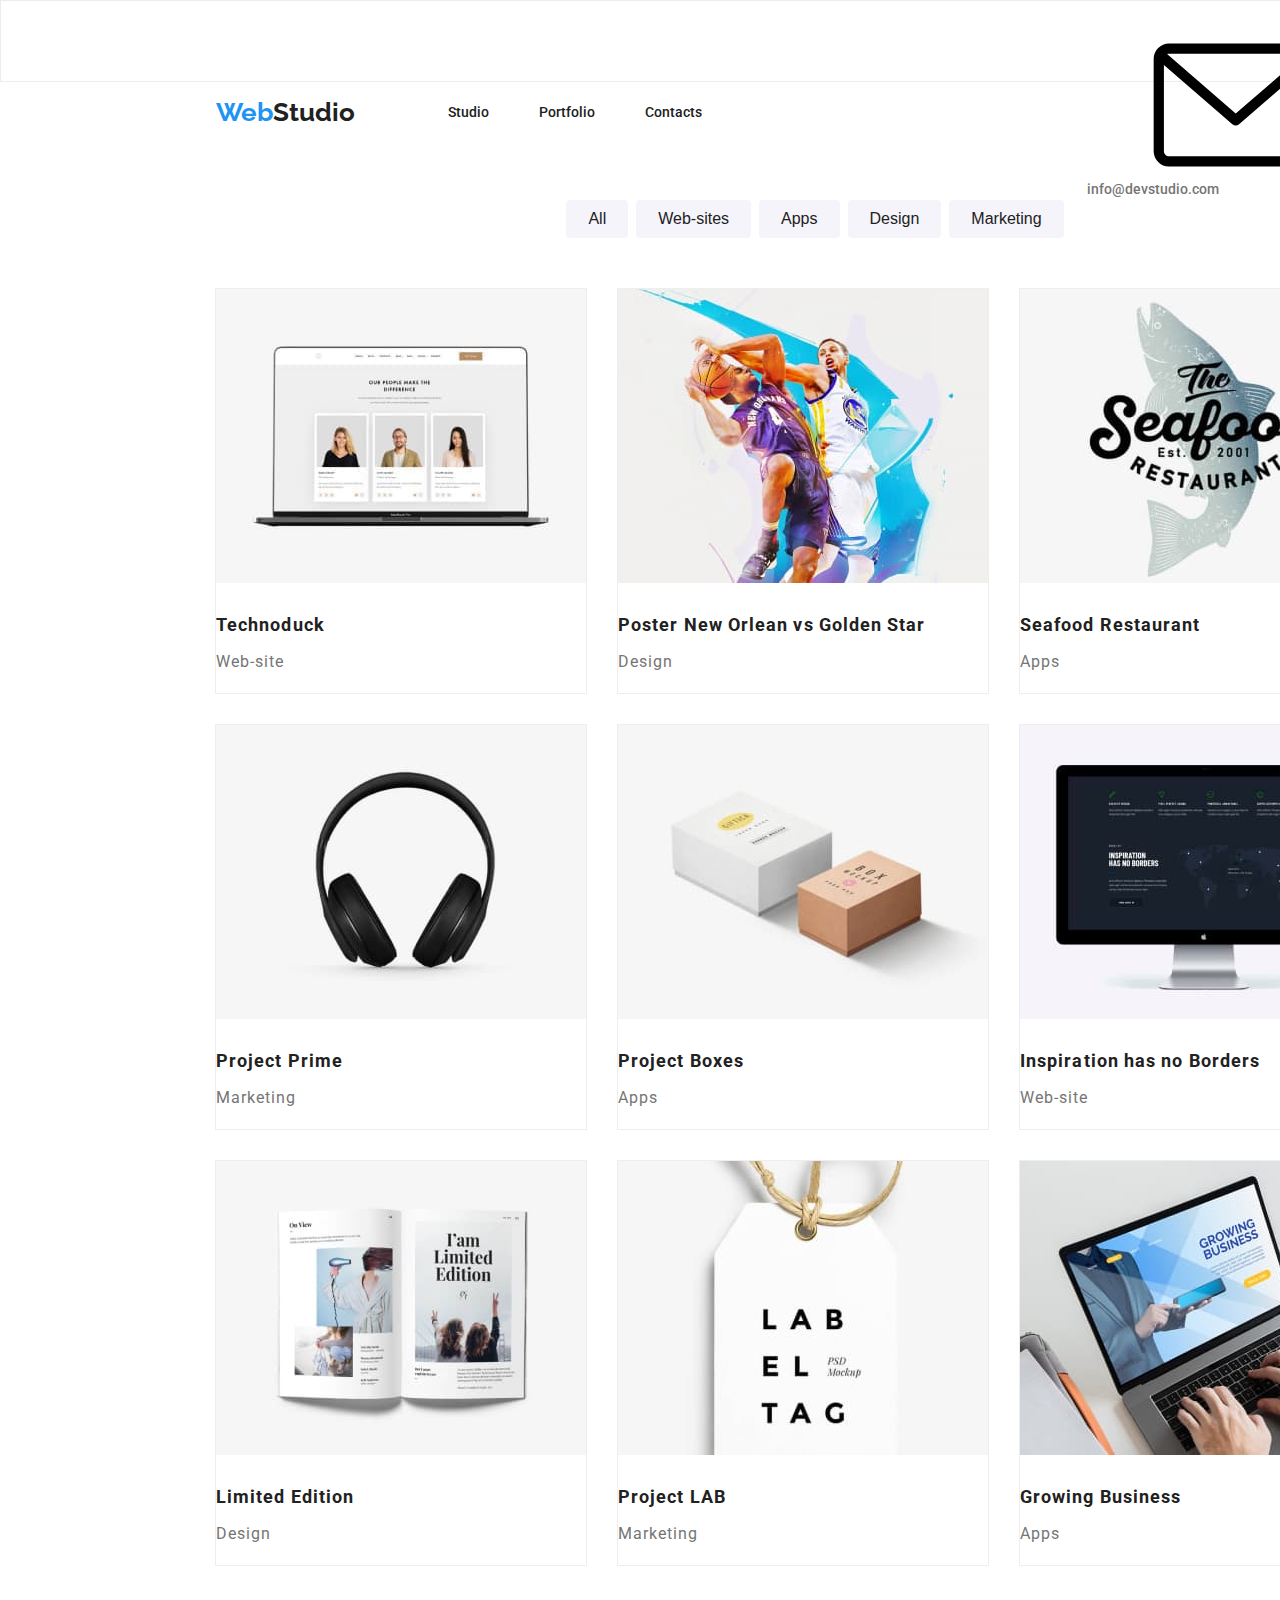
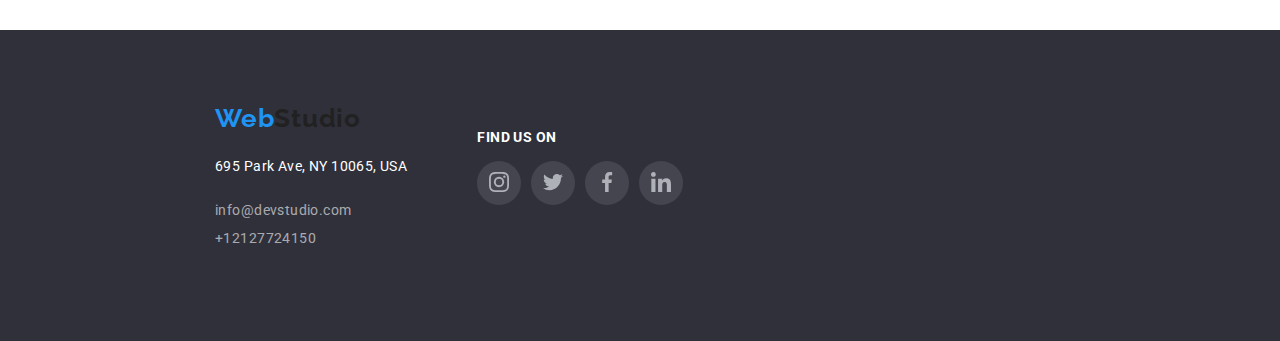
==== portofoliu.html @ 425cf273 "Initial commit" ====
<!DOCTYPE html>
<html lang="en">
  <head>
    <meta charset="UTF-8" />
    <meta name="viewport" content="width=device-width, initial-scale=1.0" />
    <link rel="stylesheet" href="./css/style.css" />
    <link rel="preconnect" href="https://fonts.googleapis.com" />
    <link rel="preconnect" href="https://fonts.gstatic.com" crossorigin />
    <link
      href="https://fonts.googleapis.com/css2?family=Roboto:ital,wght@0,100;0,300;0,400;0,500;0,700;0,900;1,100;1,300;1,400;1,500;1,700;1,900&display=swap"
      rel="stylesheet"
    />
    <link rel="preconnect" href="https://fonts.googleapis.com" />
    <link rel="preconnect" href="https://fonts.gstatic.com" crossorigin />
    <link
      href="https://fonts.googleapis.com/css2?family=Raleway:ital,wght@0,100..900;1,100..900&display=swap"
      rel="stylesheet"
    />

    <title>Document</title>
    <link
      rel="stylesheet"
      href="node_modules/modern-normalize/modern-normalize.css"
    />
  </head>

  <body>
    <!--header section-->
    <header class="header">
      <div class="container">
        <nav class="header__navigation">
          <div class="logo">
            <h3>
              <a href="#">Web<span>Studio</span></a>
            </h3>
          </div>
          <div class="about">
            <ul>
              <li><a class="about__studio" href="index.html">Studio</a></li>
              <li><a href="portofoliu.html">Portfolio</a></li>
              <li><a href="#">Contacts</a></li>
            </ul>
          </div>
        </nav>
        <!--info section-->
        <div>
          <ul class="header__info">
            <li>
              <svg class="icon1">
                <use href="./images/icons.svg#icon-envelope"></use>
              </svg>
              <a class="header__mail" href="mailto:info@devstudio.com"
                >info@devstudio.com</a
              >
            </li>
            <li>
              <svg class="icon2">
                <use href="./images/icons.svg#icon-smartphone"></use>
              </svg>
              <a class="header__phone" href="tel:+12127724150">12127724150</a>
            </li>
          </ul>
        </div>
      </div>
    </header>

    <!--buttons section-->

    <main class="portofoliu-main">
      <div class="container">
        <section class="buttons">
          <button type="button">All</button>
          <button type="button">Web-sites</button>
          <button type="button">Apps</button>
          <button type="button">Design</button>
          <button type="button">Marketing</button>
        </section>

        <!--images section-->
        <section class="img">
          <ul class="images">
            <li class="img-list">
              <img src="images/Technoduck.jpg" alt="laptop" width="150" />
              <h5>Technoduck</h5>
              <h6>Web-site</h6>
            </li>

            <li class="img-list">
              <img
                src="images/Poster-New-Orlean-vs-Golden-Star.jpg"
                alt="poster"
                width="150"
              />
              <h5>Poster New Orlean vs Golden Star</h5>
              <h6>Design</h6>
            </li>
            <li class="img-list">
              <img
                src="images/Seafood-Restaurant.jpg"
                alt="seafood-restaurant"
                width="150"
              />
              <h5>Seafood Restaurant</h5>
              <h6>Apps</h6>
            </li>

            <li class="img-list">
              <img
                src="images/Project-Prime.jpg"
                alt="ear-phones"
                width="150"
              />
              <h5>Project Prime</h5>
              <h6>Marketing</h6>
            </li>
            <li class="img-list">
              <img src="images/Project-Boxes.jpg" alt="two-boxex" width="150" />
              <h5>Project Boxes</h5>
              <h6>Apps</h6>
            </li>
            <li class="img-list">
              <img
                src="images/Inspiration-has-no-Borders.jpg"
                alt="monitor-pc"
                width="150"
              />
              <h5>Inspiration has no Borders</h5>
              <h6>Web-site</h6>
            </li>

            <li class="img-list">
              <img src="images/Limited-Edition.jpg" alt="book" width="150" />
              <h5>Limited Edition</h5>
              <h6>Design</h6>
            </li>
            <li class="img-list">
              <img src="images/Project-LAB.jpg" alt="book-mark" width="150" />
              <h5>Project LAB</h5>
              <h6>Marketing</h6>
            </li>
            <li class="img-list">
              <img
                src="images/Growing-Business.jpg"
                alt="laptop-description"
                width="150"
              />
              <h5>Growing Business</h5>
              <h6>Apps</h6>
            </li>
          </ul>
        </section>
      </div>
    </main>

    <!--footer section-->
    <footer class="footer">
      <div class="container">
        <div class="footer1">
          <h3>
            <a class="footer__logo" href="#">Web<span>Studio</span></a>
          </h3>
          <address class="footer__adr">695 Park Ave, NY 10065, USA</address>
          <p class="footer__m">
            <a class="footer__mail" href="mailto:info@devstudio.com"
              >info@devstudio.com</a
            >
          </p>
          <a class="footer__tel" href="tel:+12127724150">+12127724150</a>
        </div>

        <div class="footer2">
          <p class="tittle-footer">FIND US ON</p>
          <ul class="footer-social-icon">
            <li>
              <a href="">
                <svg class="icon-footer">
                  <use href="./images/icons.svg#icon-instagram"></use>
                </svg>
              </a>
            </li>
            <li>
              <a href="">
                <svg class="icon-footer">
                  <use href="./images/icons.svg#icon-twitter"></use>
                </svg>
              </a>
            </li>
            <li>
              <a href="">
                <svg class="icon-footer">
                  <use href="./images/icons.svg#icon-facebook"></use>
                </svg>
              </a>
            </li>
            <li>
              <a href="">
                <svg class="icon-footer">
                  <use href="./images/icons.svg#icon-linkedin"></use>
                </svg>
              </a>
            </li>
          </ul>
        </div>
      </div>
    </footer>
  </body>
</html>
---- css/style.css ----
:root {
  --blue: rgb(32, 148, 243);
  --white: rgba(255, 255, 255, 1);
  --black: rgba(33, 33, 33, 1);
  --light-black: rgba(117, 117, 117, 1);
  --button-color: #f5f4fa;
  --footer-color: rgba(47, 48, 58, 1);
  --another-color: rgba(255, 255, 255, 0.6);
  --button-color: rgba(245, 244, 250, 1);
  --background-img: rgba(47, 48, 58, 0.4);
  --primary-font: 'roboto', sans-serif;
  --secundary-font: 'raleway', sans-serif;
}

* {
  margin: 0;
  padding: 0;
}

html {
  box-sizing: border-box;
}
img {
  max-width: 100%;
  height: auto;
}
body {
  font-family: var(--primary-font);
  color: var(--black);
}

.portofoliu-main {
  width: 1170px;
  height: 1360px;
  padding-bottom: 94px;
  margin-bottom: 94px;
}
html {
  box-sizing: border-box;
}

.container {
  padding: 24px 215px 25px 215px;
  width: 1200px;
  margin-left: auto;
  margin-right: auto;
}
.icons-header {
  width: 16px;
  height: 12px;
  cursor: pointer;
}

.header {
  width: 1600px;
  height: 80px;
  border: 1px solid rgba(236, 236, 236, 1);
}

.header .container {
  display: flex;
  align-items: center;
}
.header__navigation {
  display: flex;
  align-items: center;
}

.about {
  padding-left: 93px;
  padding-right: 385px;
}

.about ul {
  display: flex;
  gap: 50px;
}

li {
  list-style: none;
}
a {
  text-decoration: none;
  color: inherit;
}
.logo a {
  text-decoration: none;
  color: var(--blue);
  font-family: var(--secundary-font);
  font-size: 26px;
}
.logo a span {
  color: var(--black);
}
.about a {
  font-weight: 500;
  font-size: 14px;
  line-height: 16px;
  color: var(--black);
}

.about a:hover {
  color: var(--blue);
}
.about a:focus {
  color: var(--blue);
}
.header__info {
  display: flex;
  gap: 40px;
}
.header__info a {
  color: var(--light-black);
  font-weight: 500;
  font-size: 14px;
  line-height: 16px;
}
.header__info :hover a {
  color: var(--blue);
  
}

.header__info :hover svg {
  fill: var(--blue);
}
.header__info :focus {
  color: var(--blue);
}

.solution {
  background-color: rgba(47, 48, 58, 1);
  display: flex;
  flex-direction: column;
  align-items: flex-end;
  width: 1600px;
  height: 600px;
  background-image: linear-gradient(
      0deg,
      rgba(47, 48, 58, 0.4),
      rgba(25, 28, 38, 0.8)
    ),
    url(../images/bg-img.jpeg);
  background-position: 30% 35%;
  background-size: cover;
}
.solution__title {
  width: 696px;
  height: 120px;
  color: var(--white);
  font-family: var(--primary-font);
  font-size: 44px;
  font-weight: 900;
  line-height: 60px;
  letter-spacing: 0.06em;
  text-align: center;
  padding: 200px 452px 30px 237px;
}
.hero-section .hero-ul {
  display: flex;
}
.hero-icon {
  width: 70px;
  height: 70px;
  padding-top: 25px;
}
.hi {
  width: 270px;
  height: 120px;
  text-align: center;
  background-color: var(--button-color);
  margin-bottom: 30px;
}
.hero-section {
  width: 1170px;
  height: 251px;
}

.hero-section__text {
  height: 75px;
  width: 270px;
}

.but {
  text-align: center;
}
.button {
  cursor: pointer;
  font-family: var(--primary-font);
  color: var(--white);
  font-size: 16px;
  font-weight: 700;
  line-height: 30px;
  letter-spacing: 0.06em;
  text-align: center;
  background-color: var(--blue);
  border-radius: 4px;
  border: none;
  width: 200px;
  height: 50px;
  margin: 0 700px 200px 485px;
}
.button:hover {
  border: none;
  box-shadow: 0 6px 6px var(--blue);
  color: var(--white);
}
.button:focus {
  box-shadow: 0 6px 6px var(--blue);
}

.hero-section {
  padding-top: 94px;
}

.hero-ul {
  gap: 30px;
}
.hero-section h5 {
  font-size: 14px;
  font-weight: 700;
  line-height: 16.41px;
  letter-spacing: 0.03em;
  text-align: left;
  padding-bottom: 10px;
}
.hero-section p {
  font-size: 14px;
  font-weight: 400;
  line-height: 24px;
  letter-spacing: 0.03em;
  text-align: left;
}
.main h2 {
  font-size: 36px;
  font-weight: 700;
  line-height: 42.19px;
  letter-spacing: 0.03em;
  text-align: center;
}

.what-we-do {
  display: flex;
  padding-bottom: 94px;
}

.about-img {
  display: flex;
  gap: 30px;
  padding-top: 50px;
  width: 1170px;
  height: 386px;
}

.the-team {
  background-color: var(--button-color);
  display: flex;
  width: 1600px;
  height: 708px;
  padding-top: 94px;
  margin-top: 94px;
}

.social-icon li {
  text-align: center;
  width: 44px;
  height: 44px;
  margin-top: 16px;
  display: flex;
  flex-direction: column;
  flex-wrap: nowrap;
  justify-content: center;
  border-radius: 50%;
}
.social-icon li:hover {
  stroke: var(--white);
  background-color: var(--blue);
}
.social-icon li:hover svg {
  fill: var(--white);
}

.team-list {
  display: flex;
  gap: 30px;
}
.social-icon {
  display: flex;
  gap: 10px;
}
.team {
  padding-top: 94px;
  padding-bottom: 50px;
}
.team-work {
  display: flex;
  align-items: center;
  flex-direction: column;
  border-bottom: 94px;
  width: 270px;
  height: 428px;
  background-color: var(--white);
  border-bottom-left-radius: 4px;
  border-bottom-right-radius: 4px;
  box-shadow: 0px 2px 1px 0px rgba(0, 0, 0, 0.2),
    0px 1px 1px 0px rgba(0, 0, 0, 0.14), 0px 1px 3px 0px rgba(0, 0, 0, 0.12);
}

.team-icons {
  display: flex;
  gap: 10px;
  justify-content: center;
  margin-top: 30px;
}
.team-icons li {
  background-color: var(--white);
  padding: 12px;
  border-radius: 100px;
}
.team-icons li :hover .icon {
  fill: var(--blue);
}

.what-we-do {
  width: 1170px;
  height: 386px;
  padding-top: 94px;
}
.what-we-do img {
  width: 370px;
  height: 294px;
  top: 1061px;
  left: 215px;
}
.the-team img {
  width: 270px;
  height: 260px;
  top: 1635px;
  left: 215px;
}
.the-team h5 {
  font-size: 16px;
  font-weight: 500;
  line-height: 18.75px;
  letter-spacing: 0.03em;
  padding-top: 30px;
  padding-bottom: 10px;
  text-align: center;
  background-color: var(--white);
  text-align: center;
}
.the-team p {
  font-size: 16px;
  font-weight: 400;
  line-height: 18.75px;
  letter-spacing: 0.03em;
  color: var(--light-black);
  text-align: center;
  background-color: var(--white);
}

.buttons {
  display: flex;
  flex-direction: row;
  justify-content: center;
  padding-top: 94px;
  padding-bottom: 50px;
  gap: 8px;
}
.buttons button {
  cursor: pointer;
  background-color: var(--button-color);
  font-weight: 500;
  font-size: 16px;
  line-height: 26px;
  color: var(--black);
  align-content: center;
  border-radius: 4px;
  border: none;
  padding: 6px 22px;
}

.buttons :hover {
  background-color: var(--blue);
  color: var(--white);
}

.buttons :focus {
  color: var(--white);
  background-color: var(--blue);
  border: none;
}
.images {
  display: flex;
  gap: 30px;
  flex-wrap: wrap;
}
.img img {
  width: 370px;
  height: 294px;
}

.img h5 {
  font-weight: 700;
  font-size: 18px;
  line-height: 36px;
  color: var(--black);
  letter-spacing: 0.06em;
  padding-top: 20px;
  padding-bottom: 4px;
}

.img h6 {
  font-weight: 400;
  font-size: 16px;
  line-height: 30px;
  color: var(--light-black);
  letter-spacing: 0.06em;
  padding-bottom: 20px;
}
.img-list {
  width: 370px;
  height: 404px;
  border: 1px solid rgba(238, 238, 238, 1);
}
.images li :hover {
  cursor: pointer;
  box-shadow: 1px 4px 6px 0px rgba(0, 0, 0, 0.16),
    0px 4px 4px 0px rgba(0, 0, 0, 0.06), 0px 1px 1px 0px rgba(0, 0, 0, 0.12);
}

.costumers {
  width: 1170px;
  height: 184px;
  padding-top: 94px;
}
.all-costumers {
  display: flex;
  justify-content: center;
  gap: 30px;
}

.costumers-svg {
  text-align: center;
  width: 170px;
  height: 92px;
  border: 1px solid rgba(175, 177, 184, 1);
  border-radius: 4px;
}
.all-costumers :hover .svg-costumers {
  fill: rgb(32, 148, 243);
  stroke: rgb(32, 148, 243);
}
.all-costumers :hover {
  border-color: var(--blue);
}
.svg-costumers :hover {
  fill: rgb(32, 148, 243);
}

.svg-costumers {
  fill: rgba(175, 177, 184, 1);
  width: 106px;
  height: 60px;
  padding-top: 16px;
  padding-bottom: 16px;
}
.footer {
  width: 1600px;
  height: 251px;
  background-color: var(--footer-color);
  font-family: var(--primary-font);
  font-weight: 400;
  font-size: 14px;
  line-height: 16px;
  letter-spacing: 0.03em;
  padding-top: 60px;
  margin-top: 94px;
}
.footer__adr:hover,
.footer__mail:hover,
.footer__tel:hover {
  color: var(--blue);
}
.footer__adr:focus,
.footer__mail:focus,
.footer__tel:focus {
  color: var(--blue);
}

.footer__logo {
  text-decoration: none;
  font-weight: 700;
  color: var(--blue);
  font-family: var(--secundary-font);
  line-height: 30%;
  font-size: 26px;
  letter-spacing: 0.03em;
}

.footer__logo span {
  color: var(--black);
}
.footer__adr {
  font-style: normal;
  color: var(--white);
  padding-top: 28px;
}

.footer__mail,
.footer__tel {
  color: var(--another-color);
}
.footer__m {
  padding-top: 28px;
  padding-bottom: 12px;
}

.tittle {
  font-family: Roboto;
  font-size: 36px;
  font-weight: 700;
  line-height: 42.19px;
  letter-spacing: 0.03em;
  text-align: center;
  padding-bottom: 50px;
}
.tittle-footer {
  font-family: var(--primary-font);
  font-size: 14px;
  font-weight: 700;
  line-height: 16.41px;
  letter-spacing: 0.03em;
  color: var(--white);
}

.tittle-footer {
  font-family: var(--primary-font);
  font-size: 14px;
  font-weight: 700;
  line-height: 16.41px;
  letter-spacing: 0.03em;
  color: var(--white);
}

.footer .container {
  display: flex;
}
.footer2 {
  width: 206px;
  height: 80px;
  padding-left: 70px;
  padding-top: 15px;
}
.icon-footer {
  fill: rgba(175, 177, 184, 1);
  width: 20px;
  height: 20px;
}
.footer-social-icon {
  display: flex;
  gap: 10px;
}
.footer-social-icon li {
  text-align: center;
  width: 44px;
  height: 44px;
  margin-top: 16px;
  display: flex;
  flex-direction: column;
  flex-wrap: nowrap;
  justify-content: center;
  border-radius: 50%;
  background-color: rgba(255, 255, 255, 0.1);
}
.footer-social-icon li:hover {
  stroke: var(--white);
  background-color: var(--blue);
}

.footer-social-icon li:hover svg {
  fill: var(--white);
}
.footer-social-icon li:hover {
  stroke: var(--white);
  background-color: var(--blue);
}

.footer-social-icon li:hover svg {
  fill: var(--white);
}
.icon {
  fill: rgba(175, 177, 184, 1);
  width: 20px;
  height: 20px;
}
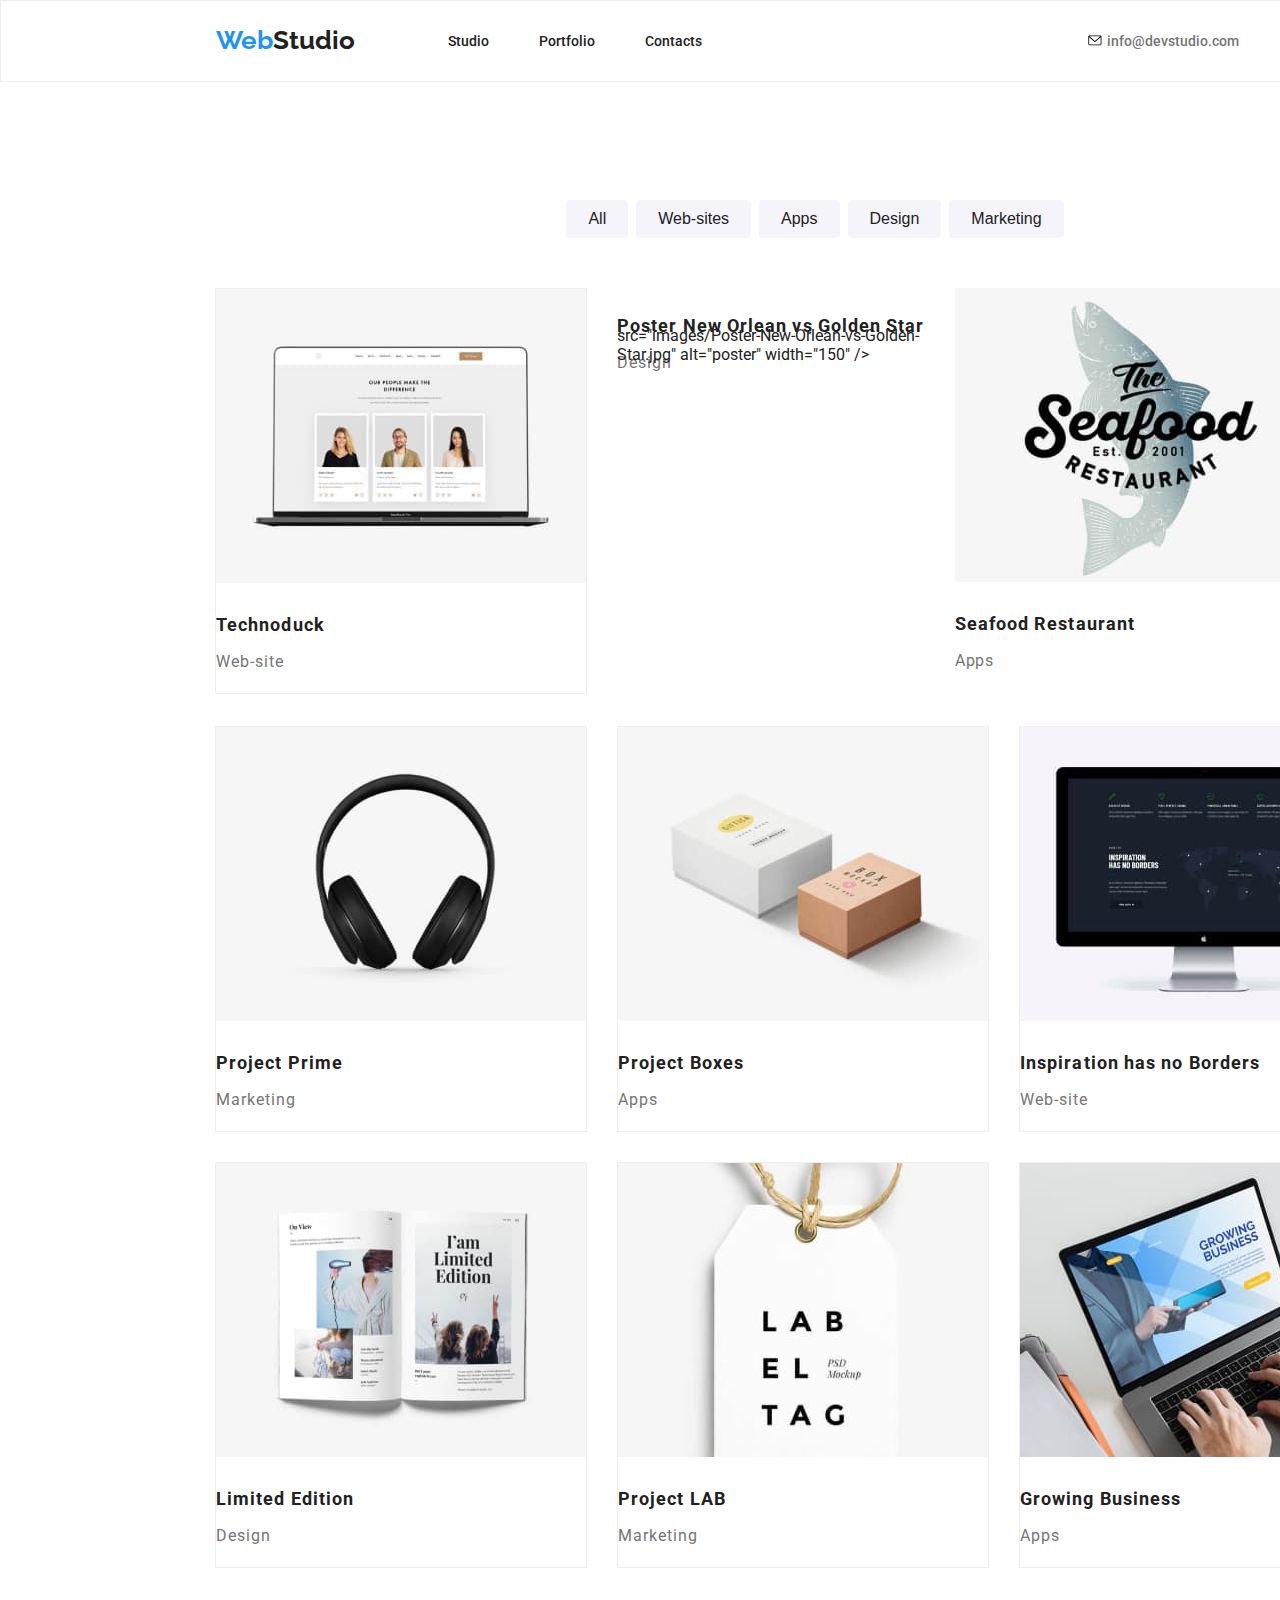
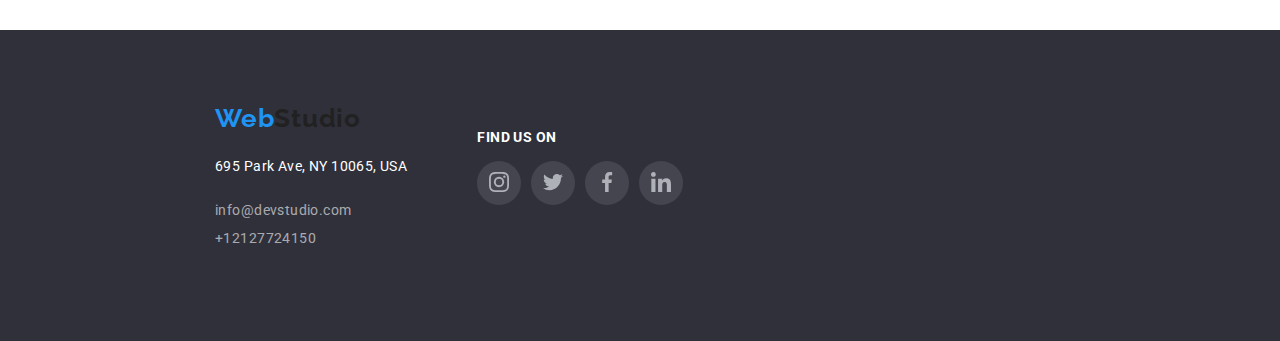
==== commit 9637ffe8: "hmm" ====
--- a/portofoliu.html
+++ b/portofoliu.html
@@ -46,7 +46,7 @@
         <div>
           <ul class="header__info">
             <li>
-              <svg class="icon1">
+              <svg class="icons-header">
                 <use href="./images/icons.svg#icon-envelope"></use>
               </svg>
               <a class="header__mail" href="mailto:info@devstudio.com"
@@ -54,7 +54,7 @@
               >
             </li>
             <li>
-              <svg class="icon2">
+              <svg class="icons-header">
                 <use href="./images/icons.svg#icon-smartphone"></use>
               </svg>
               <a class="header__phone" href="tel:+12127724150">12127724150</a>
@@ -79,23 +79,31 @@
         <!--images section-->
         <section class="img">
           <ul class="images">
-            <li class="img-list">
-              <img src="images/Technoduck.jpg" alt="laptop" width="150" />
+          
+            <li class="img-list">
+              <div class="over">
+               <p>Technoduck is a state-of-the-art coronavirus distribution platform. Companies use this platform for digital espionage and attacks on competitors' secure servers.</p>
+                </div>
+              <img class="brb" src="images/Technoduck.jpg" 
+              alt="laptop" width="150" />
+              
               <h5>Technoduck</h5>
               <h6>Web-site</h6>
-            </li>
-
-            <li class="img-list">
-              <img
+             </li>
+           
+
+            <li class="box">
+             <div  class="overlay">
                 src="images/Poster-New-Orlean-vs-Golden-Star.jpg"
                 alt="poster"
                 width="150"
               />
+              </div>
               <h5>Poster New Orlean vs Golden Star</h5>
               <h6>Design</h6>
             </li>
-            <li class="img-list">
-              <img
+            <li >
+              <img "
                 src="images/Seafood-Restaurant.jpg"
                 alt="seafood-restaurant"
                 width="150"
--- a/css/style.css
+++ b/css/style.css
@@ -241,8 +241,33 @@
 .what-we-do {
   display: flex;
   padding-bottom: 94px;
-}
-
+
+}
+.thumb {
+position: relative;
+ width: 370px;
+ height: 294px;
+  overflow: hidden;
+  box-shadow: 0px 2px 1px -1px rgba(0, 0, 0, 0.2),
+    0px 1px 1px 0px rgba(0, 0, 0, 0.14), 0px 1px 3px 0px rgba(0, 0, 0, 0.12);
+}
+
+.thumb>.label {
+  position: absolute;
+  bottom: 0;
+  text-align: center;
+  font-size: 14px;   
+    letter-spacing: 0.03em;;
+  background-color:rgba(47, 48, 58, 0.8);
+  color: var(--white);
+  width: 370px;
+  height: 70px;
+  display: flex;
+   flex-direction: column;
+  justify-content: center;
+  
+  
+}
 .about-img {
   display: flex;
   gap: 30px;
@@ -393,6 +418,50 @@
   display: flex;
   gap: 30px;
   flex-wrap: wrap;
+
+}
+.img-list {
+  position: relative;
+    overflow: hidden;
+ 
+}
+ .over {
+    position:absolute;
+      top: 0;
+      left: 0;
+      width: 100%;
+      height: 100%;
+      background-color: rgba(33, 150, 243, 0.9);
+      transform: translatey(100%);
+      transition: transform 250ms ease-in-out;
+ }
+ .over p{
+  width: 322px;
+  height: 140px;
+  padding: 63px 24px 91px 24px;
+  color: var(--white);
+    font-size: 18px;
+    font-weight: 400;
+    line-height: 28px;
+    letter-spacing: 0.03em;
+    text-align: left;
+ }
+ .img-list:hover .over {
+   transform: translatey(0); 
+ }
+
+.box {
+  position: relative;
+  overflow: hidden;
+}
+.overlay {
+  position: absolute;
+  transform: translatey(100%);
+    transition: transform 250ms ease-in-out;
+  
+}
+.box:hover .overlay {
+  transform: translatey(0);
 }
 .img img {
   width: 370px;
@@ -421,6 +490,7 @@
   width: 370px;
   height: 404px;
   border: 1px solid rgba(238, 238, 238, 1);
+  
 }
 .images li :hover {
   cursor: pointer;
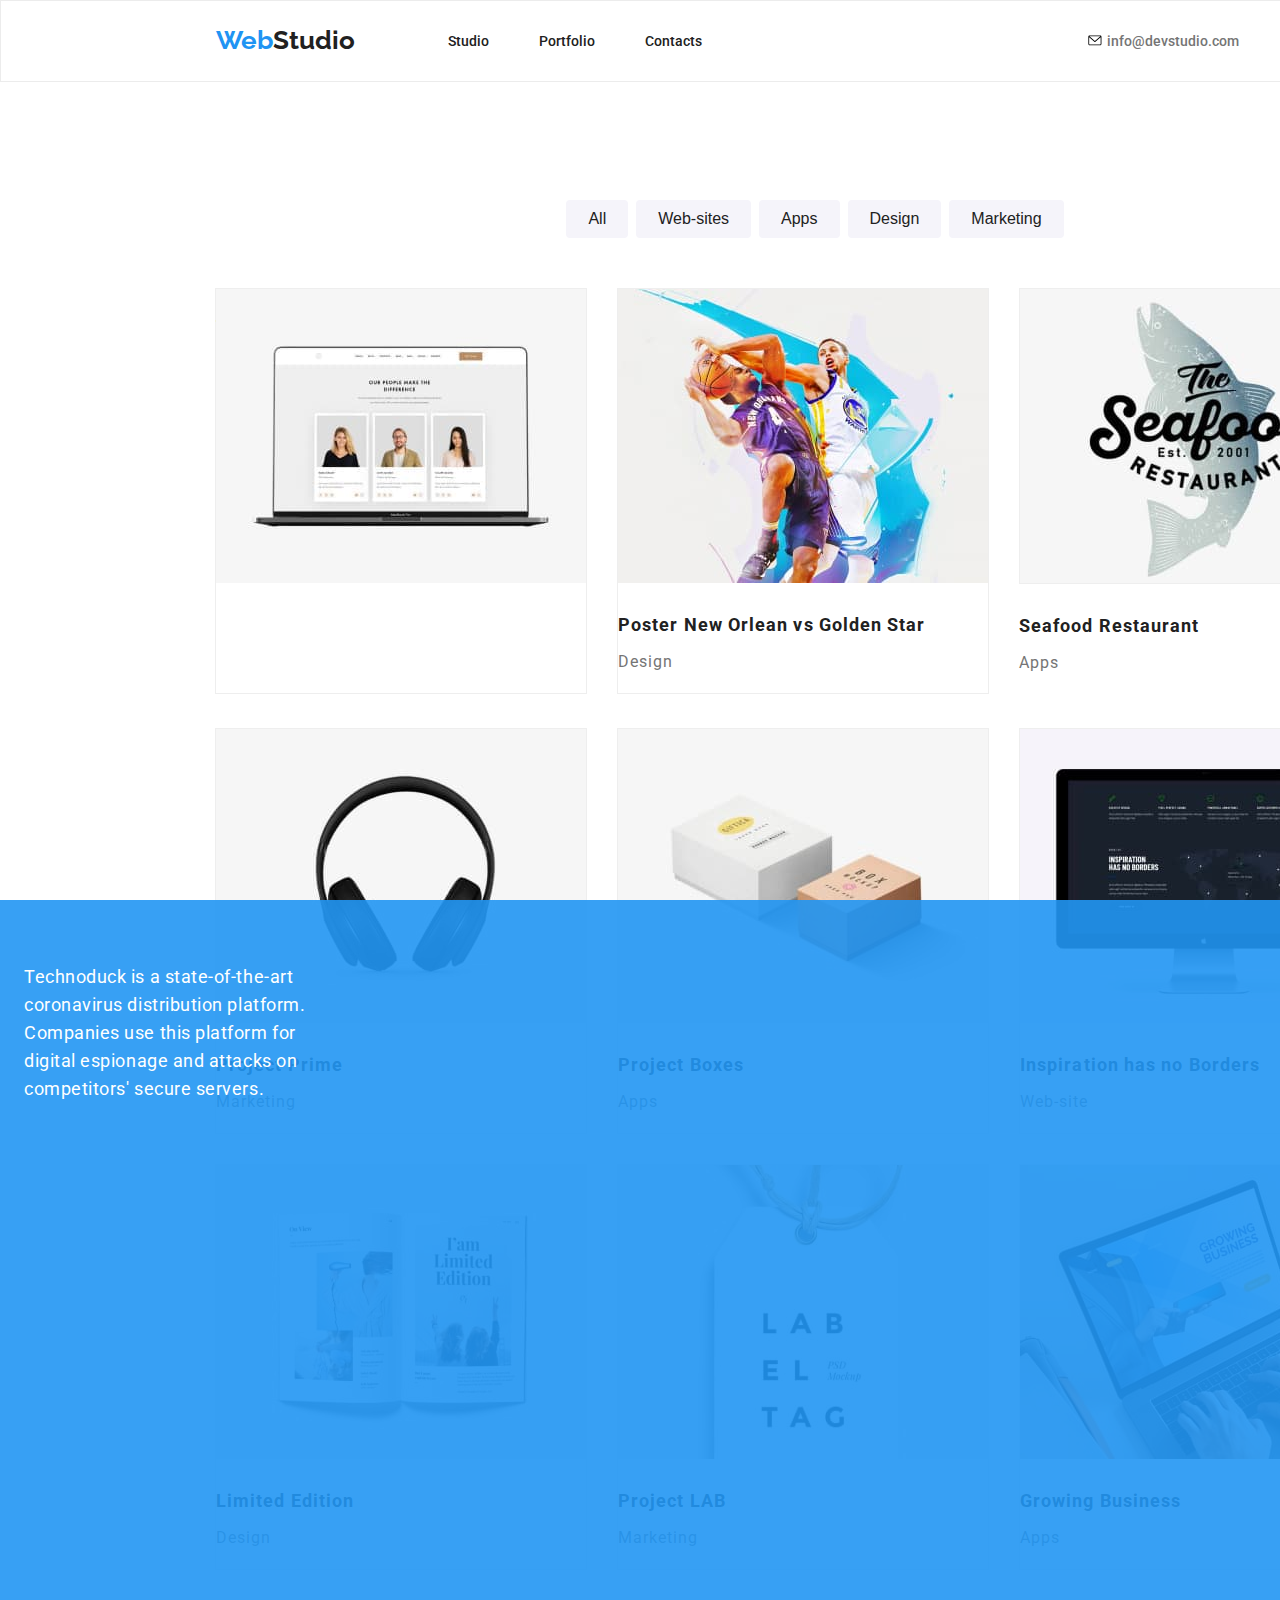
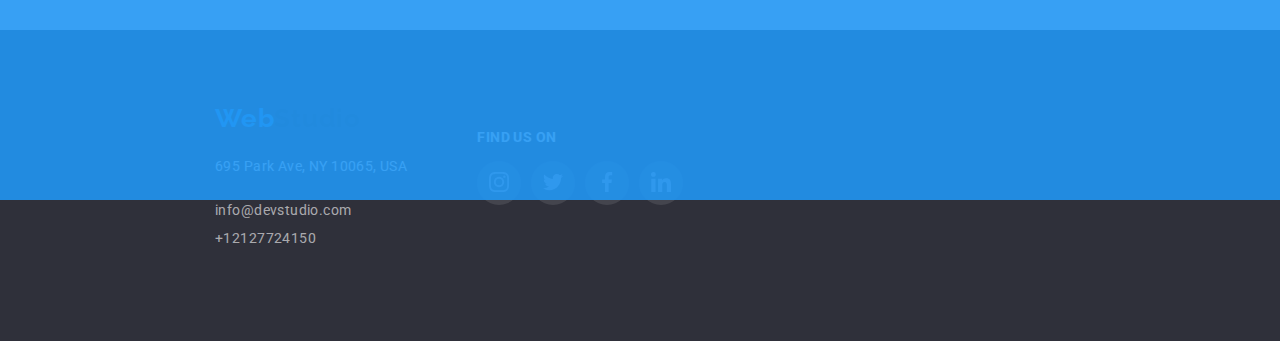
==== commit 0947e7e2: "x" ====
--- a/portofoliu.html
+++ b/portofoliu.html
@@ -65,7 +65,7 @@
     </header>
 
     <!--buttons section-->
-
+      
     <main class="portofoliu-main">
       <div class="container">
         <section class="buttons">
@@ -79,31 +79,32 @@
         <!--images section-->
         <section class="img">
           <ul class="images">
-          
-            <li class="img-list">
-              <div class="over">
-               <p>Technoduck is a state-of-the-art coronavirus distribution platform. Companies use this platform for digital espionage and attacks on competitors' secure servers.</p>
+    
+            <li class="img-list">
+              <div>
+              <div class="overlay">
+                <p>Technoduck is a state-of-the-art coronavirus distribution platform. Companies use this platform for digital espionage and attacks on competitors' secure servers.</p>
                 </div>
-              <img class="brb" src="images/Technoduck.jpg" 
-              alt="laptop" width="150" />
+                <img class="test" src="images/Technoduck.jpg"
+              alt="laptop" width="150" >
+               
               
               <h5>Technoduck</h5>
               <h6>Web-site</h6>
              </li>
-           
-
-            <li class="box">
-             <div  class="overlay">
-                src="images/Poster-New-Orlean-vs-Golden-Star.jpg"
+          
+            <li class="img-list">
+             
+               <img class="box" src="images/Poster-New-Orlean-vs-Golden-Star.jpg"
                 alt="poster"
                 width="150"
               />
-              </div>
+              
               <h5>Poster New Orlean vs Golden Star</h5>
               <h6>Design</h6>
             </li>
             <li >
-              <img "
+              <img class="img-list"
                 src="images/Seafood-Restaurant.jpg"
                 alt="seafood-restaurant"
                 width="150"
--- a/css/style.css
+++ b/css/style.css
@@ -97,10 +97,31 @@
   font-size: 14px;
   line-height: 16px;
   color: var(--black);
+  position: relative;
 }
 
 .about a:hover {
   color: var(--blue);
+}
+.about a::after,
+.about a:after {
+  content: '';
+  height: 4px;
+  width: 0;
+  border-radius: 2px;
+  position: absolute;
+  top: 40px;
+  left: 0;
+  background-color: var(--blue);
+  transition-duration: 0.5s;
+  transition-property: width;
+  margin-top: 5px;
+
+}
+
+.about a:hover::after,
+.about a:active::after {
+  width: 100%;
 }
 .about a:focus {
   color: var(--blue);
@@ -420,12 +441,12 @@
   flex-wrap: wrap;
 
 }
-.img-list {
-  position: relative;
+.test {
+  position: absolute;
     overflow: hidden;
  
 }
- .over {
+ .overlay {
     position:absolute;
       top: 0;
       left: 0;
@@ -434,8 +455,12 @@
       background-color: rgba(33, 150, 243, 0.9);
       transform: translatey(100%);
       transition: transform 250ms ease-in-out;
+      transition-timing-function: cubic-bezier(0.4,
+        0,
+        0.2,
+        1);
  }
- .over p{
+ .overlay p{
   width: 322px;
   height: 140px;
   padding: 63px 24px 91px 24px;
@@ -446,23 +471,11 @@
     letter-spacing: 0.03em;
     text-align: left;
  }
- .img-list:hover .over {
+ .test:hover .overlay {
    transform: translatey(0); 
  }
 
-.box {
-  position: relative;
-  overflow: hidden;
-}
-.overlay {
-  position: absolute;
-  transform: translatey(100%);
-    transition: transform 250ms ease-in-out;
-  
-}
-.box:hover .overlay {
-  transform: translatey(0);
-}
+
 .img img {
   width: 370px;
   height: 294px;
@@ -663,3 +676,50 @@
   width: 20px;
   height: 20px;
 }
+
+/* Style pentru modal */
+.is-hidden {
+  opacity: 0;
+  visibility: hidden;
+  pointer-events: none;
+}
+
+[data-modal] {
+  height: 100%;
+  width: 100%;
+  position: fixed;
+  top: 0;
+  left: 0;
+  background-color: rgba(0, 0, 0, 0.5);
+  
+  
+  
+}
+
+.is-hidden [data-modal-content] {
+  transform: translate(-50%, -50%) scale(0.5);
+}
+
+[data-modal-content] {
+  width: 528px;
+  height: 581px;
+  background-color: var(--white);
+  position: absolute;
+  top: 50%;
+  left: 50%;
+  transform: translate(-50%, -50%) scale(1);
+  transition-duration: 1s;
+  padding: 20px;
+  
+}
+
+[data-modal-close] {
+  position: absolute;
+  top: 10px;
+  right: 10px;
+  border-radius: 50%;
+  width: 30px;
+  height: 30px;
+  border: 1px;
+  border-color: rgba(0, 0, 0, 0.1);
+}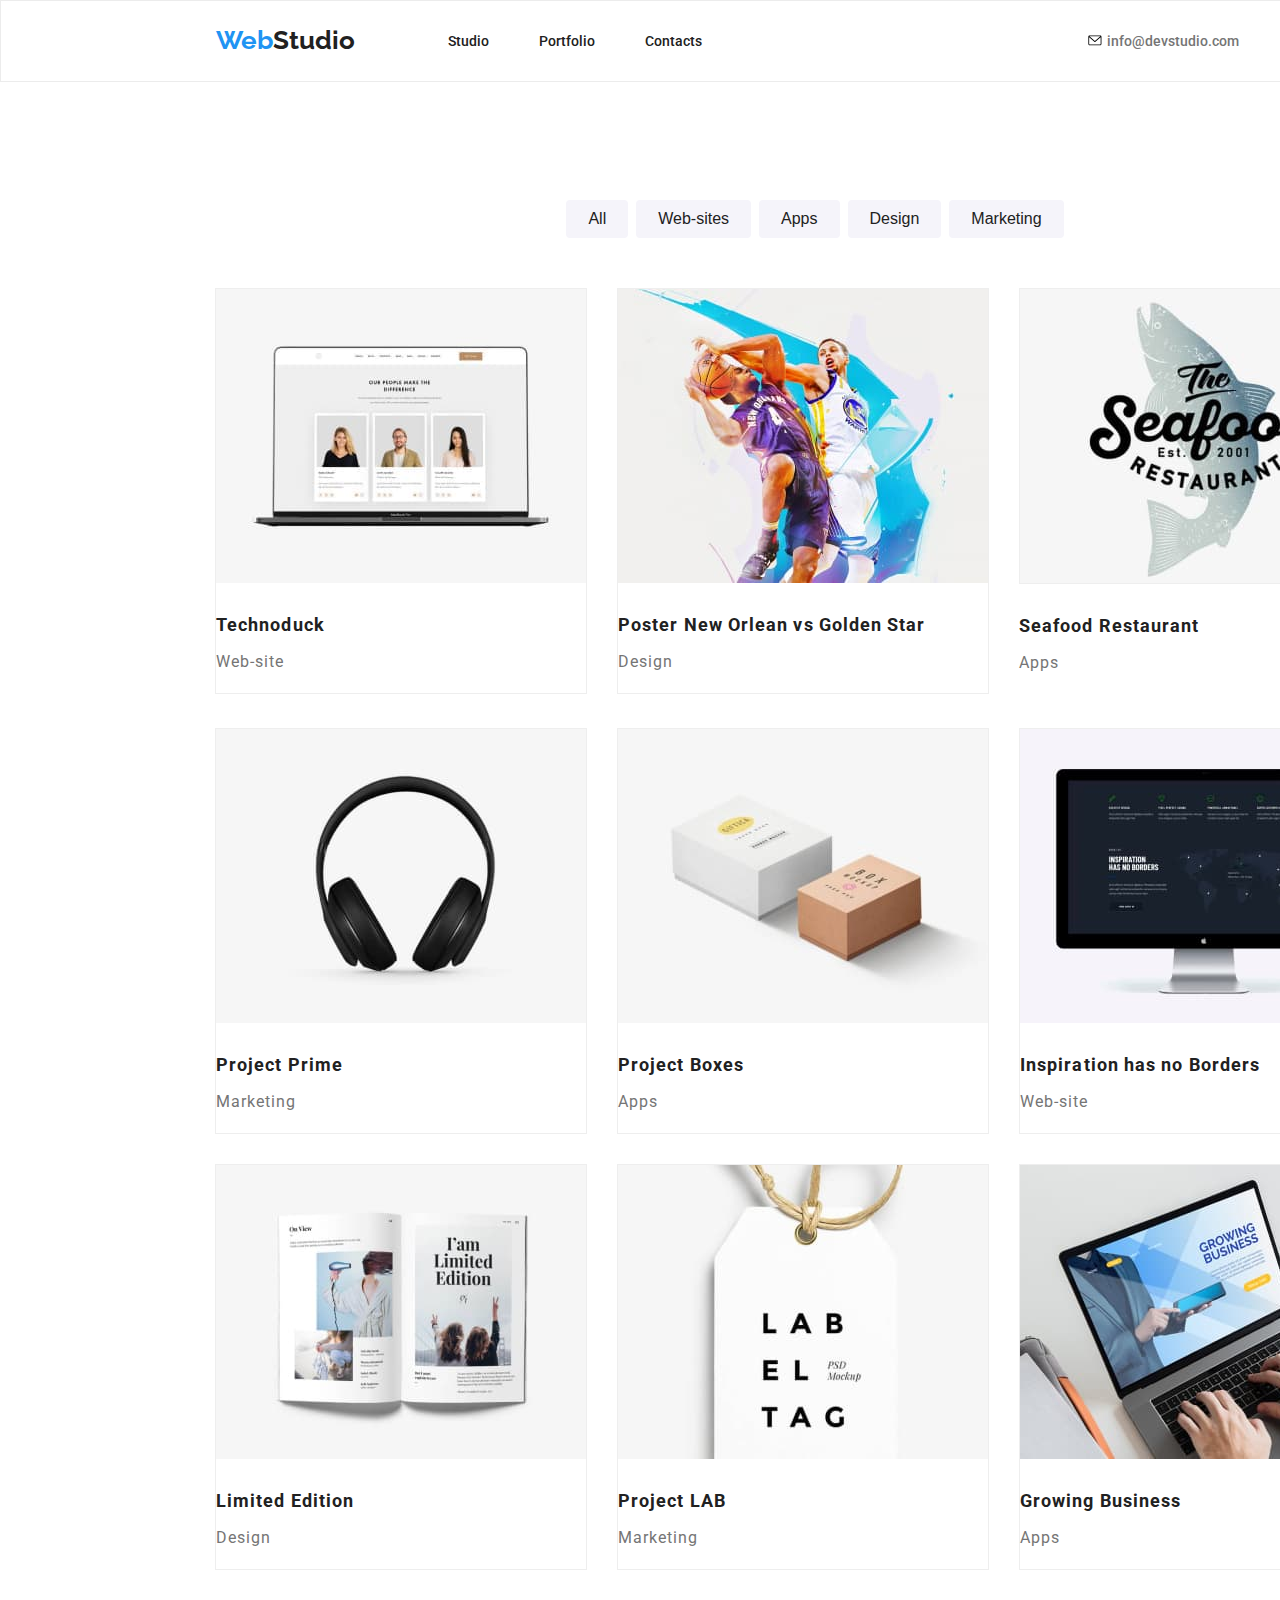
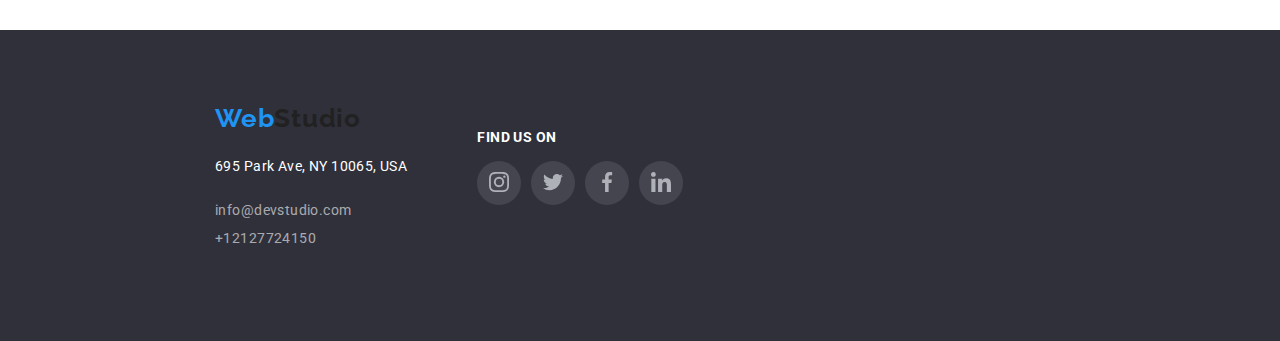
==== commit 53dd827b: "finish" ====
--- a/portofoliu.html
+++ b/portofoliu.html
@@ -81,14 +81,15 @@
           <ul class="images">
     
             <li class="img-list">
-              <div>
-              <div class="overlay">
+              <div class="img-over">
+              <div  class="overlay">
                 <p>Technoduck is a state-of-the-art coronavirus distribution platform. Companies use this platform for digital espionage and attacks on competitors' secure servers.</p>
-                </div>
-                <img class="test" src="images/Technoduck.jpg"
+                 </div>
+                
+                <img src="images/Technoduck.jpg"
               alt="laptop" width="150" >
-               
               
+              </div>
               <h5>Technoduck</h5>
               <h6>Web-site</h6>
              </li>
@@ -99,7 +100,6 @@
                 alt="poster"
                 width="150"
               />
-              
               <h5>Poster New Orlean vs Golden Star</h5>
               <h6>Design</h6>
             </li>
--- a/css/style.css
+++ b/css/style.css
@@ -441,9 +441,12 @@
   flex-wrap: wrap;
 
 }
-.test {
-  position: absolute;
-    overflow: hidden;
+.img-list {
+   
+}
+.img-over {
+ position: relative;
+ overflow: hidden;
  
 }
  .overlay {
@@ -471,7 +474,7 @@
     letter-spacing: 0.03em;
     text-align: left;
  }
- .test:hover .overlay {
+ .img-over:hover .overlay {
    transform: translatey(0); 
  }
 
